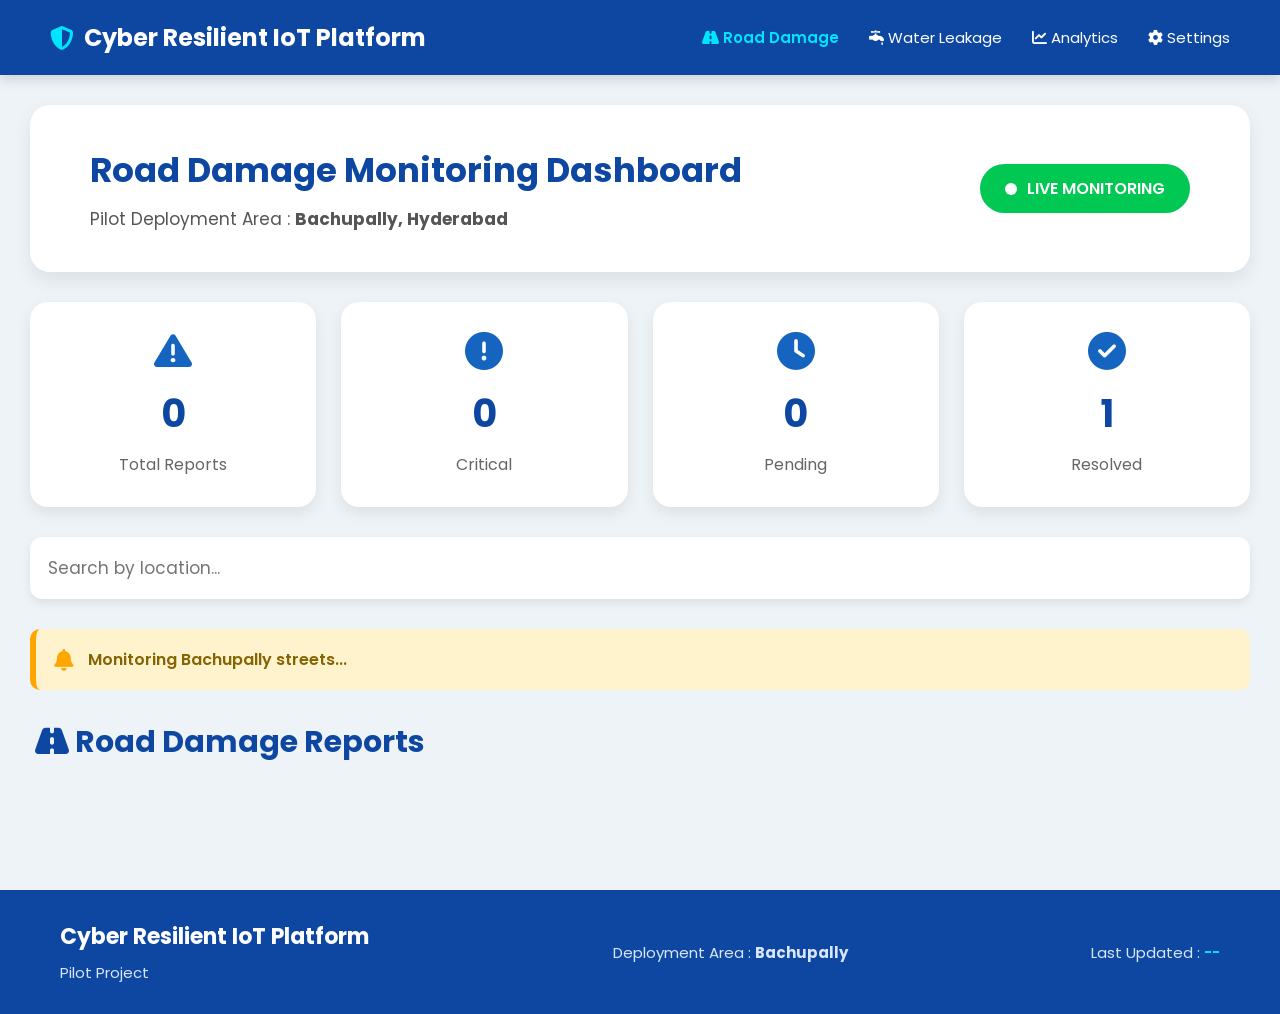
==== index.html @ 5c69a56c "Added dashboard UI and sample road reports" ====
<!DOCTYPE html>
<html lang="en">
<head>
    <meta charset="UTF-8">
    <meta name="viewport" content="width=device-width, initial-scale=1.0">
    <title>Cyber Resilient IoT Platform</title>
    <link rel="stylesheet" href="assets/css/style.css">
    <link rel="stylesheet"
        href="https://cdnjs.cloudflare.com/ajax/libs/font-awesome/6.6.0/css/all.min.css">
</head>
<body>

    <nav class="navbar">
        <div class="logo">
            <i class="fa-solid fa-shield-halved"></i>
            Cyber Resilient IoT Platform
        </div>
        <ul>
            <li class="active">
                <i class="fa-solid fa-road"></i>
                Road Damage
            </li>
            <li>
                <i class="fa-solid fa-faucet-drip"></i>
                Water Leakage
            </li>
            <li>
                <i class="fa-solid fa-chart-line"></i>
                Analytics
            </li>
            <li>
                <i class="fa-solid fa-gear"></i>
                Settings
            </li>
        </ul>
    </nav>

    <section class="hero">
        <div>
            <h1>Road Damage Monitoring Dashboard</h1>
            <p>
                Pilot Deployment Area :
                <strong>Bachupally, Hyderabad</strong>
            </p>
        </div>
        <div class="live-box">
            <span class="live-dot"></span>
            LIVE MONITORING
        </div>
    </section>

    <section class="stats">
        <div class="card">
            <i class="fa-solid fa-triangle-exclamation"></i>
            <h2 id="totalReports">0</h2>
            <p>Total Reports</p>
        </div>
        <div class="card">
            <i class="fa-solid fa-circle-exclamation"></i>
            <h2 id="criticalReports">0</h2>
            <p>Critical</p>
        </div>
        <div class="card">
            <i class="fa-solid fa-clock"></i>
            <h2 id="pendingReports">0</h2>
            <p>Pending</p>
        </div>
        <div class="card">
            <i class="fa-solid fa-circle-check"></i>
            <h2 id="resolvedReports">1</h2>
            <p>Resolved</p>
        </div>
    </section>

    <section class="search-section">
        <input
            type="text"
            id="searchInput"
            placeholder="Search by location...">

    </section>

    <section class="alert-box">
        <i class="fa-solid fa-bell"></i>
        <span id="liveAlert">
            Monitoring Bachupally streets...
        </span>
    </section>

    <section class="heading">
        <h2>
            <i class="fa-solid fa-road"></i>
            Road Damage Reports
        </h2>
    </section>

    <section
        class="report-grid"
        id="reportContainer">
    </section>

    <div
        id="hoverCard"
        class="hover-card">
        <img
            id="hoverImage"
            src=""
            alt="">
        <h3 id="hoverLocation"></h3>
        <p id="hoverSeverity"></p>
        <p id="hoverDescription"></p>
    </div>

    <footer>
        <div>
            <h3>
                Cyber Resilient IoT Platform
            </h3>
            <p>
                Pilot Project
            </p>
        </div>
        <div>
            <p>
                Deployment Area :
                <strong>Bachupally</strong>
            </p>
        </div>
        <div>
            <p>
                Last Updated :
                <span id="lastUpdated">
                    --
                </span>
            </p>
        </div>
    </footer>

    <script src="data/reports.js"></script>
    <script src="assets/js/script.js"></script>
</body>
</html>
---- assets/css/style.css ----
@import url('https://fonts.googleapis.com/css2?family=Poppins:wght@300;400;500;600;700&display=swap');

*{
    margin:0;
    padding:0;
    box-sizing:border-box;
    font-family:'Poppins',sans-serif;
}
body{
    background:#eef3f8;
    color:#222;
}
.navbar{
    width:100%;
    height:75px;
    background:#0d47a1;
    color:white;
    display:flex;
    justify-content:space-between;
    align-items:center;
    padding:0 50px;
    position:sticky;
    top:0;
    z-index:1000;
    box-shadow:0 4px 12px rgba(0,0,0,.15);
}
.logo{
    font-size:24px;
    font-weight:700;
    display:flex;
    align-items:center;
    gap:10px;
}
.logo i{
    color:#00e5ff;
}
.navbar ul{
    list-style:none;
    display:flex;
    gap:30px;
}
.navbar li{
    cursor:pointer;
    transition:.3s;
    font-size:15px;
}
.navbar li:hover{
    color:#00e5ff;
}
.active{
    color:#00e5ff;
    font-weight:600;
}
.hero{
    display:flex;
    justify-content:space-between;
    align-items:center;
    padding:40px 60px;
    background:white;
    margin:30px;
    border-radius:20px;
    box-shadow:0 8px 18px rgba(0,0,0,.08);
}
.hero h1{
    font-size:34px;
    color:#0d47a1;
}
.hero p{
    margin-top:10px;
    color:#555;
    font-size:17px;
}
.live-box{
    background:#00c853;
    color:white;
    padding:12px 25px;
    border-radius:50px;
    display:flex;
    align-items:center;
    gap:10px;
    font-weight:600;
}
.live-dot{
    width:12px;
    height:12px;
    background:white;
    border-radius:50%;
    animation:blink 1s infinite;
}
@keyframes blink{
    0%{
        opacity:1;
    }
    50%{
        opacity:.3;
    }
    100%{
        opacity:1;
    }
}
.stats{
    display:grid;
    grid-template-columns:repeat(4,1fr);
    gap:25px;
    padding:0 30px;
}
.card{
    background:white;
    border-radius:18px;
    padding:30px;
    text-align:center;
    transition:.3s;
    box-shadow:0 6px 15px rgba(0,0,0,.08);
}
.card:hover{
    transform:translateY(-8px);
    box-shadow:0 12px 25px rgba(0,0,0,.15);
}
.card i{
    font-size:38px;
    color:#1565c0;
    margin-bottom:15px;
}
.card h2{
    font-size:38px;
    color:#0d47a1;
}
.card p{
    color:#666;
    margin-top:10px;
}
.search-section{
    padding:30px;
}
.search-section input{
    width:100%;
    padding:18px;
    border:none;
    outline:none;
    border-radius:12px;
    font-size:17px;
    background:white;
    box-shadow:0 4px 10px rgba(0,0,0,.08);
}
.search-section input:focus{
    border:2px solid #1565c0;
}
.alert-box{
    margin:0 30px 30px;
    background:#fff3cd;
    color:#856404;
    padding:18px;
    border-left:6px solid orange;
    border-radius:10px;
    display:flex;
    align-items:center;
    gap:15px;
    font-weight:600;
}
.alert-box i{
    color:orange;
    font-size:22px;
}
.heading{
    padding:0 35px;
}
.heading h2{
    color:#0d47a1;
    margin-bottom:25px;
    font-size:30px;
}
.report-grid
{
    display: grid;
    grid-template-columns: repeat(auto-fit, minmax(320px, 1fr));
    gap: 30px;
    padding: 30px;
}

.report-card
{
    background: #fff;
    border-radius: 18px;
    overflow: hidden;
    box-shadow: 0 8px 18px rgba(0, 0, 0, 0.08);
    transition: 0.3s;
    cursor: pointer;
    position: relative;
}

.report-card:hover
{
    transform: translateY(-8px);
    box-shadow: 0 15px 30px rgba(0, 0, 0, 0.18);
}

.report-card img
{
    width: 100%;
    height: 220px;
    object-fit: cover;
    transition: 0.4s;
}

.report-card:hover img
{
    transform: scale(1.08);
}

.report-content
{
    padding: 20px;
}

.report-content h3
{
    font-size: 22px;
    color: #0d47a1;
    margin-bottom: 12px;
}

.report-content p
{
    font-size: 15px;
    color: #555;
    margin-bottom: 8px;
    line-height: 1.5;
}

.badge
{
    display: inline-block;
    padding: 6px 14px;
    border-radius: 25px;
    font-size: 13px;
    font-weight: 600;
    color: #fff;
    margin-top: 10px;
}

.critical
{
    background: #e53935;
}

.high
{
    background: #fb8c00;
}

.medium
{
    background: #fdd835;
    color: #222;
}

.low
{
    background: #43a047;
}

.view-btn
{
    margin-top: 18px;
    display: inline-block;
    padding: 10px 18px;
    background: #1565c0;
    color: #fff;
    text-decoration: none;
    border-radius: 8px;
    transition: 0.3s;
}

.view-btn:hover
{
    background: #0d47a1;
}

.hover-card
{
    position: fixed;
    width: 300px;
    background: #fff;
    border-radius: 15px;
    box-shadow: 0 10px 25px rgba(0, 0, 0, 0.25);
    padding: 15px;
    display: none;
    z-index: 9999;
    pointer-events: none;
}

.hover-card img
{
    width: 100%;
    height: 170px;
    object-fit: cover;
    border-radius: 10px;
    margin-bottom: 12px;
}

.hover-card h3
{
    color: #1565c0;
    margin-bottom: 10px;
    font-size: 20px;
}

.hover-card p
{
    font-size: 14px;
    margin-bottom: 8px;
    color: #555;
    line-height: 1.5;
}

.fade
{
    animation: fade 0.5s;
}

@keyframes fade
{
    from
    {
        opacity: 0;
        transform: translateY(15px);
    }

    to
    {
        opacity: 1;
        transform: translateY(0);
    }
}

.report-card::before
{
    content: "";
    position: absolute;
    top: 0;
    left: 0;
    width: 100%;
    height: 5px;
    background: #1565c0;
}

.report-card:hover::before
{
    background: #00c853;
}

.report-content i
{
    margin-right: 8px;
    color: #1565c0;
}

.empty
{
    text-align: center;
    padding: 50px;
    font-size: 20px;
    color: #777;
    grid-column: 1 / -1;
}
footer
{
    margin-top: 40px;
    background: #0d47a1;
    color: #fff;
    padding: 30px 60px;
    display: flex;
    justify-content: space-between;
    align-items: center;
    flex-wrap: wrap;
    gap: 20px;
}

footer h3
{
    margin-bottom: 8px;
    font-size: 22px;
}

footer p
{
    font-size: 15px;
    color: #d9e6ff;
}

#lastUpdated
{
    font-weight: 600;
    color: #00e5ff;
}

html
{
    scroll-behavior: smooth;
}

body::-webkit-scrollbar
{
    width: 10px;
}

body::-webkit-scrollbar-track
{
    background: #e8eef5;
}

body::-webkit-scrollbar-thumb
{
    background: #1565c0;
    border-radius: 20px;
}

body::-webkit-scrollbar-thumb:hover
{
    background: #0d47a1;
}

.hidden
{
    display: none;
}

.show
{
    display: block;
}

.text-center
{
    text-align: center;
}

.shadow
{
    box-shadow: 0 10px 25px rgba(0, 0, 0, 0.15);
}

.rounded
{
    border-radius: 15px;
}

@media (max-width: 1200px)
{
    .stats
    {
        grid-template-columns: repeat(2, 1fr);
    }

    .hero
    {
        flex-direction: column;
        gap: 25px;
        text-align: center;
    }

    .navbar
    {
        padding: 0 25px;
    }

    .navbar ul
    {
        gap: 18px;
    }
}

@media (max-width: 768px)
{
    .navbar
    {
        flex-direction: column;
        height: auto;
        padding: 20px;
    }

    .navbar ul
    {
        flex-wrap: wrap;
        justify-content: center;
        margin-top: 15px;
    }

    .hero
    {
        margin: 20px;
        padding: 30px 20px;
    }

    .hero h1
    {
        font-size: 28px;
    }

    .stats
    {
        grid-template-columns: 1fr;
        padding: 20px;
    }

    .search-section
    {
        padding: 20px;
    }

    .report-grid
    {
        grid-template-columns: 1fr;
        padding: 20px;
    }

    .hover-card
    {
        display: none !important;
    }

    footer
    {
        flex-direction: column;
        text-align: center;
        padding: 30px 20px;
    }
}

@media (max-width: 480px)
{
    .hero h1
    {
        font-size: 22px;
    }

    .heading h2
    {
        font-size: 24px;
    }

    .card h2
    {
        font-size: 30px;
    }

    .report-card img
    {
        height: 180px;
    }

    .report-content h3
    {
        font-size: 20px;
    }

    .report-content p
    {
        font-size: 14px;
    }

    .view-btn
    {
        width: 100%;
        text-align: center;
    }
}
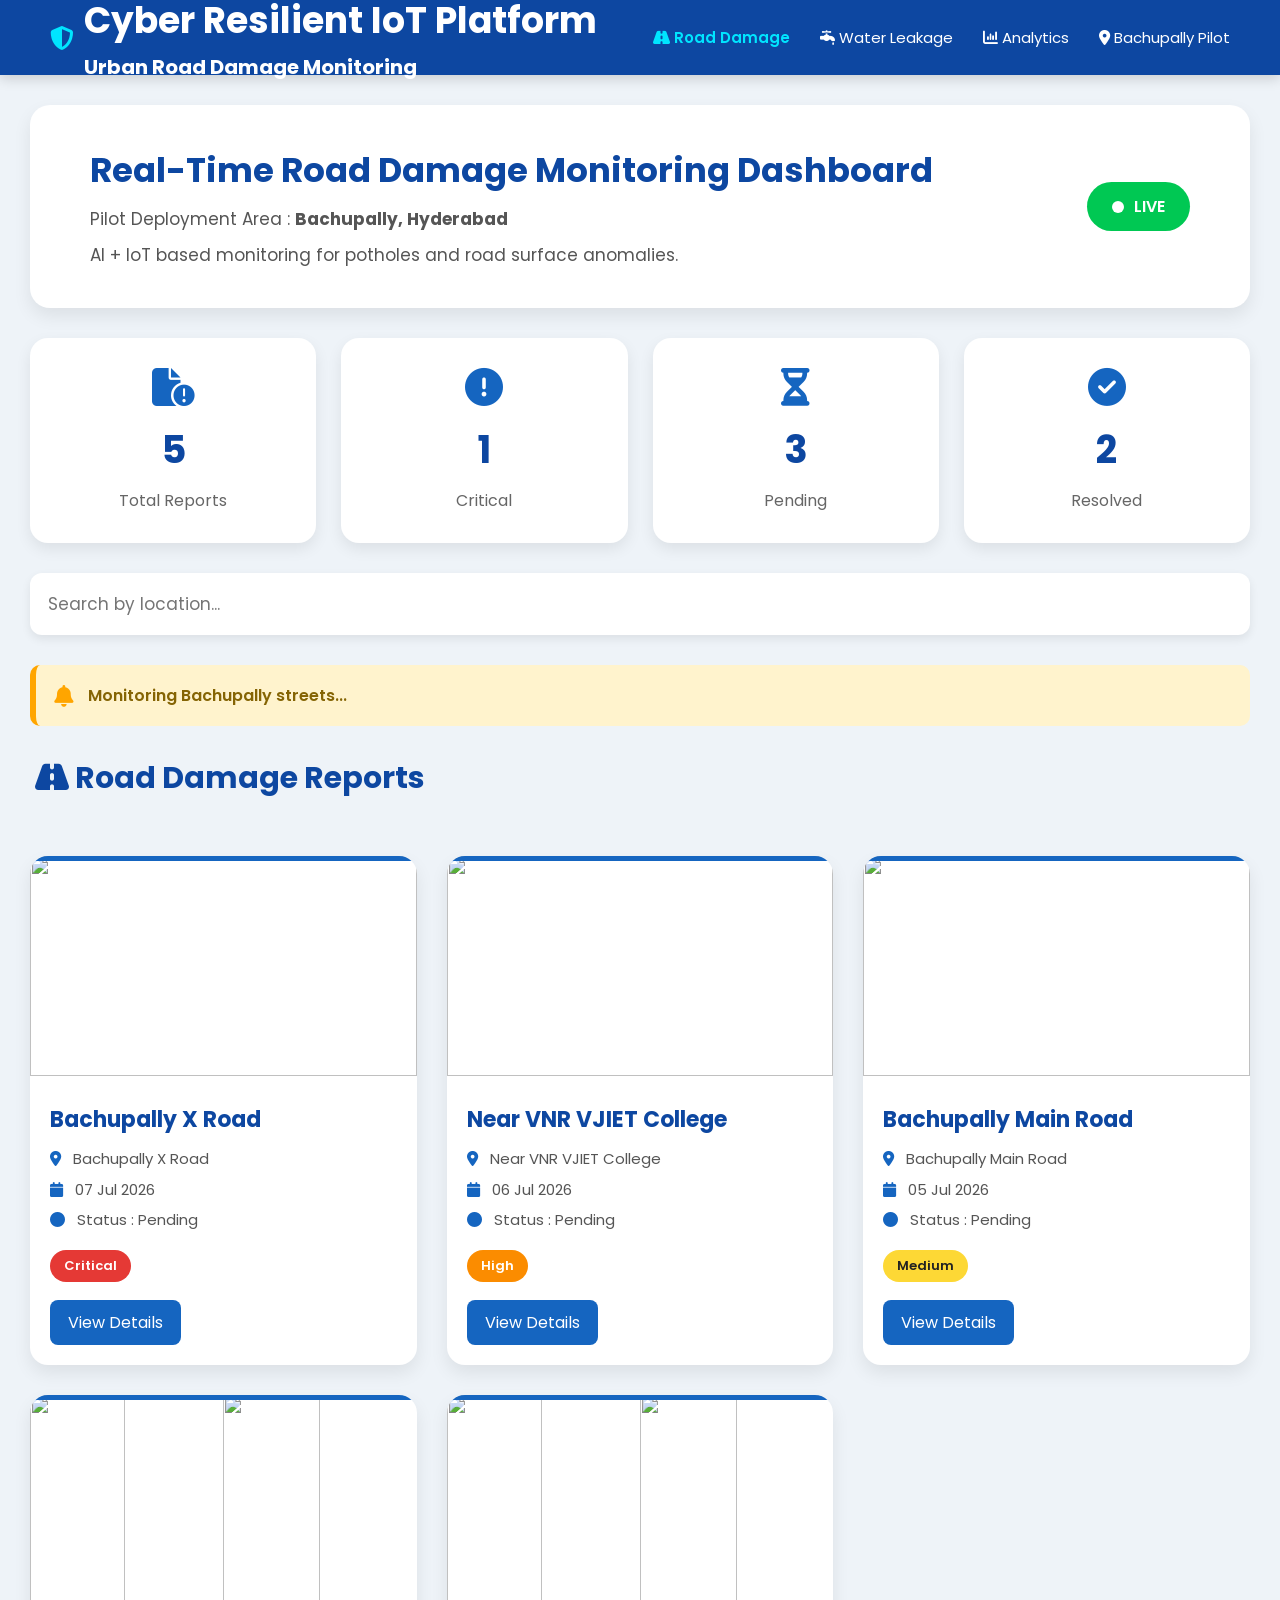
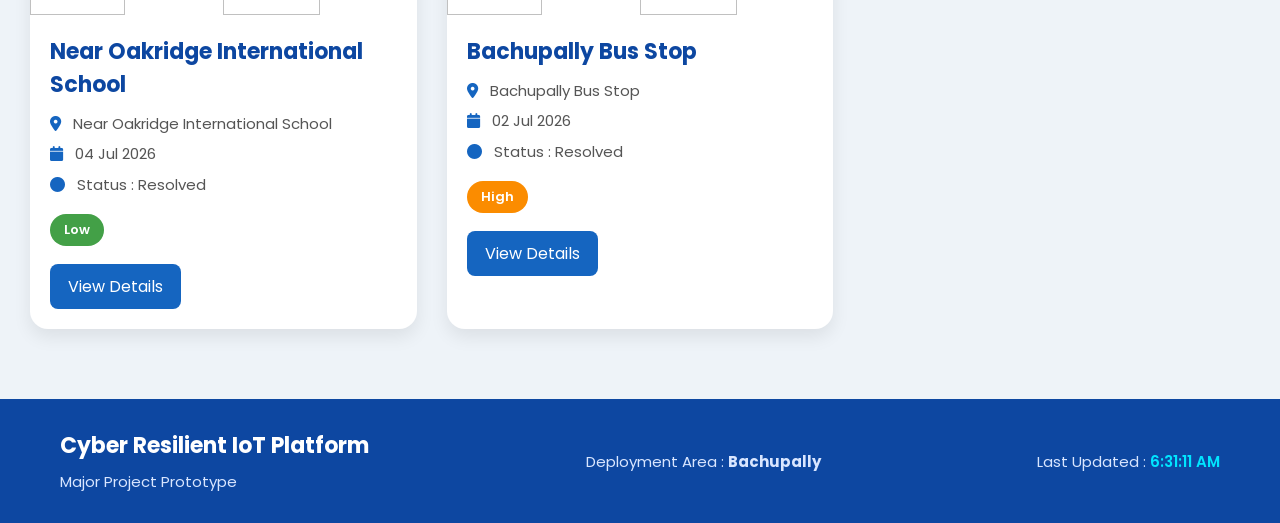
==== commit bb859b03: "Created dashboard homepage" ====
--- a/index.html
+++ b/index.html
@@ -1,78 +1,157 @@
 <!DOCTYPE html>
+
 <html lang="en">
+
 <head>
+
     <meta charset="UTF-8">
-    <meta name="viewport" content="width=device-width, initial-scale=1.0">
+
+    <meta name="viewport"
+          content="width=device-width, initial-scale=1.0">
+
     <title>Cyber Resilient IoT Platform</title>
-    <link rel="stylesheet" href="assets/css/style.css">
+
     <link rel="stylesheet"
-        href="https://cdnjs.cloudflare.com/ajax/libs/font-awesome/6.6.0/css/all.min.css">
+          href="assets/css/style.css">
+
+    <link rel="stylesheet"
+          href="https://cdnjs.cloudflare.com/ajax/libs/font-awesome/6.6.0/css/all.min.css">
+
 </head>
+
 <body>
 
     <nav class="navbar">
+
         <div class="logo">
+
             <i class="fa-solid fa-shield-halved"></i>
-            Cyber Resilient IoT Platform
-        </div>
+
+            <div>
+
+                <h2>Cyber Resilient IoT Platform</h2>
+
+                <small>Urban Road Damage Monitoring</small>
+
+            </div>
+
+        </div>
+
         <ul>
+
             <li class="active">
+
                 <i class="fa-solid fa-road"></i>
+
                 Road Damage
-            </li>
+
+            </li>
+
             <li>
+
                 <i class="fa-solid fa-faucet-drip"></i>
+
                 Water Leakage
-            </li>
+
+            </li>
+
             <li>
-                <i class="fa-solid fa-chart-line"></i>
+
+                <i class="fa-solid fa-chart-column"></i>
+
                 Analytics
-            </li>
+
+            </li>
+
             <li>
-                <i class="fa-solid fa-gear"></i>
-                Settings
-            </li>
+
+                <i class="fa-solid fa-location-dot"></i>
+
+                Bachupally Pilot
+
+            </li>
+
         </ul>
+
     </nav>
 
     <section class="hero">
-        <div>
-            <h1>Road Damage Monitoring Dashboard</h1>
-            <p>
+
+        <div>
+
+            <h1>Real-Time Road Damage Monitoring Dashboard</h1>
+
+            <p>
+
                 Pilot Deployment Area :
                 <strong>Bachupally, Hyderabad</strong>
-            </p>
-        </div>
+
+            </p>
+
+            <p>
+
+                AI + IoT based monitoring for potholes and road surface anomalies.
+
+            </p>
+
+        </div>
+
         <div class="live-box">
+
             <span class="live-dot"></span>
-            LIVE MONITORING
-        </div>
+
+            LIVE
+
+        </div>
+
     </section>
 
     <section class="stats">
-        <div class="card">
-            <i class="fa-solid fa-triangle-exclamation"></i>
+
+        <div class="card">
+
+            <i class="fa-solid fa-file-circle-exclamation"></i>
+
             <h2 id="totalReports">0</h2>
+
             <p>Total Reports</p>
-        </div>
-        <div class="card">
+
+        </div>
+
+        <div class="card">
+
             <i class="fa-solid fa-circle-exclamation"></i>
+
             <h2 id="criticalReports">0</h2>
+
             <p>Critical</p>
-        </div>
-        <div class="card">
-            <i class="fa-solid fa-clock"></i>
+
+        </div>
+
+        <div class="card">
+
+            <i class="fa-solid fa-hourglass-half"></i>
+
             <h2 id="pendingReports">0</h2>
+
             <p>Pending</p>
-        </div>
-        <div class="card">
+
+        </div>
+
+        <div class="card">
+
             <i class="fa-solid fa-circle-check"></i>
-            <h2 id="resolvedReports">1</h2>
+
+            <h2 id="resolvedReports">0</h2>
+
             <p>Resolved</p>
-        </div>
+
+        </div>
+
     </section>
 
     <section class="search-section">
+
         <input
             type="text"
             id="searchInput"
@@ -81,62 +160,106 @@
     </section>
 
     <section class="alert-box">
+
         <i class="fa-solid fa-bell"></i>
+
         <span id="liveAlert">
+
             Monitoring Bachupally streets...
+
         </span>
+
     </section>
 
     <section class="heading">
+
         <h2>
+
             <i class="fa-solid fa-road"></i>
+
             Road Damage Reports
+
         </h2>
+
     </section>
 
     <section
         class="report-grid"
         id="reportContainer">
+
     </section>
 
     <div
         id="hoverCard"
         class="hover-card">
+
         <img
             id="hoverImage"
             src=""
-            alt="">
+            alt="Road">
+
         <h3 id="hoverLocation"></h3>
+
         <p id="hoverSeverity"></p>
+
+        <p id="hoverStatus"></p>
+
         <p id="hoverDescription"></p>
+
     </div>
 
     <footer>
-        <div>
+
+        <div>
+
             <h3>
+
                 Cyber Resilient IoT Platform
+
             </h3>
-            <p>
-                Pilot Project
-            </p>
-        </div>
-        <div>
-            <p>
+
+            <p>
+
+                Major Project Prototype
+
+            </p>
+
+        </div>
+
+        <div>
+
+            <p>
+
                 Deployment Area :
+
                 <strong>Bachupally</strong>
-            </p>
-        </div>
-        <div>
-            <p>
+
+            </p>
+
+        </div>
+
+        <div>
+
+            <p>
+
                 Last Updated :
+
                 <span id="lastUpdated">
+
                     --
+
                 </span>
-            </p>
-        </div>
+
+            </p>
+
+        </div>
+
     </footer>
 
     <script src="data/reports.js"></script>
+
     <script src="assets/js/script.js"></script>
+
 </body>
+
 </html>
--- a/assets/css/style.css
+++ b/assets/css/style.css
@@ -564,4 +564,36 @@
         width: 100%;
         text-align: center;
     }
+}
+.compare-images
+{
+    display: flex;
+}
+
+.compare-images img
+{
+    width: 50%;
+    height: 220px;
+    object-fit: cover;
+}
+
+.compare-images img:first-child
+{
+    border-right: 3px solid white;
+}
+
+.status-resolved
+{
+    background: #43a047;
+    color: white;
+    padding: 5px 12px;
+    border-radius: 20px;
+}
+
+.status-pending
+{
+    background: #e53935;
+    color: white;
+    padding: 5px 12px;
+    border-radius: 20px;
 }
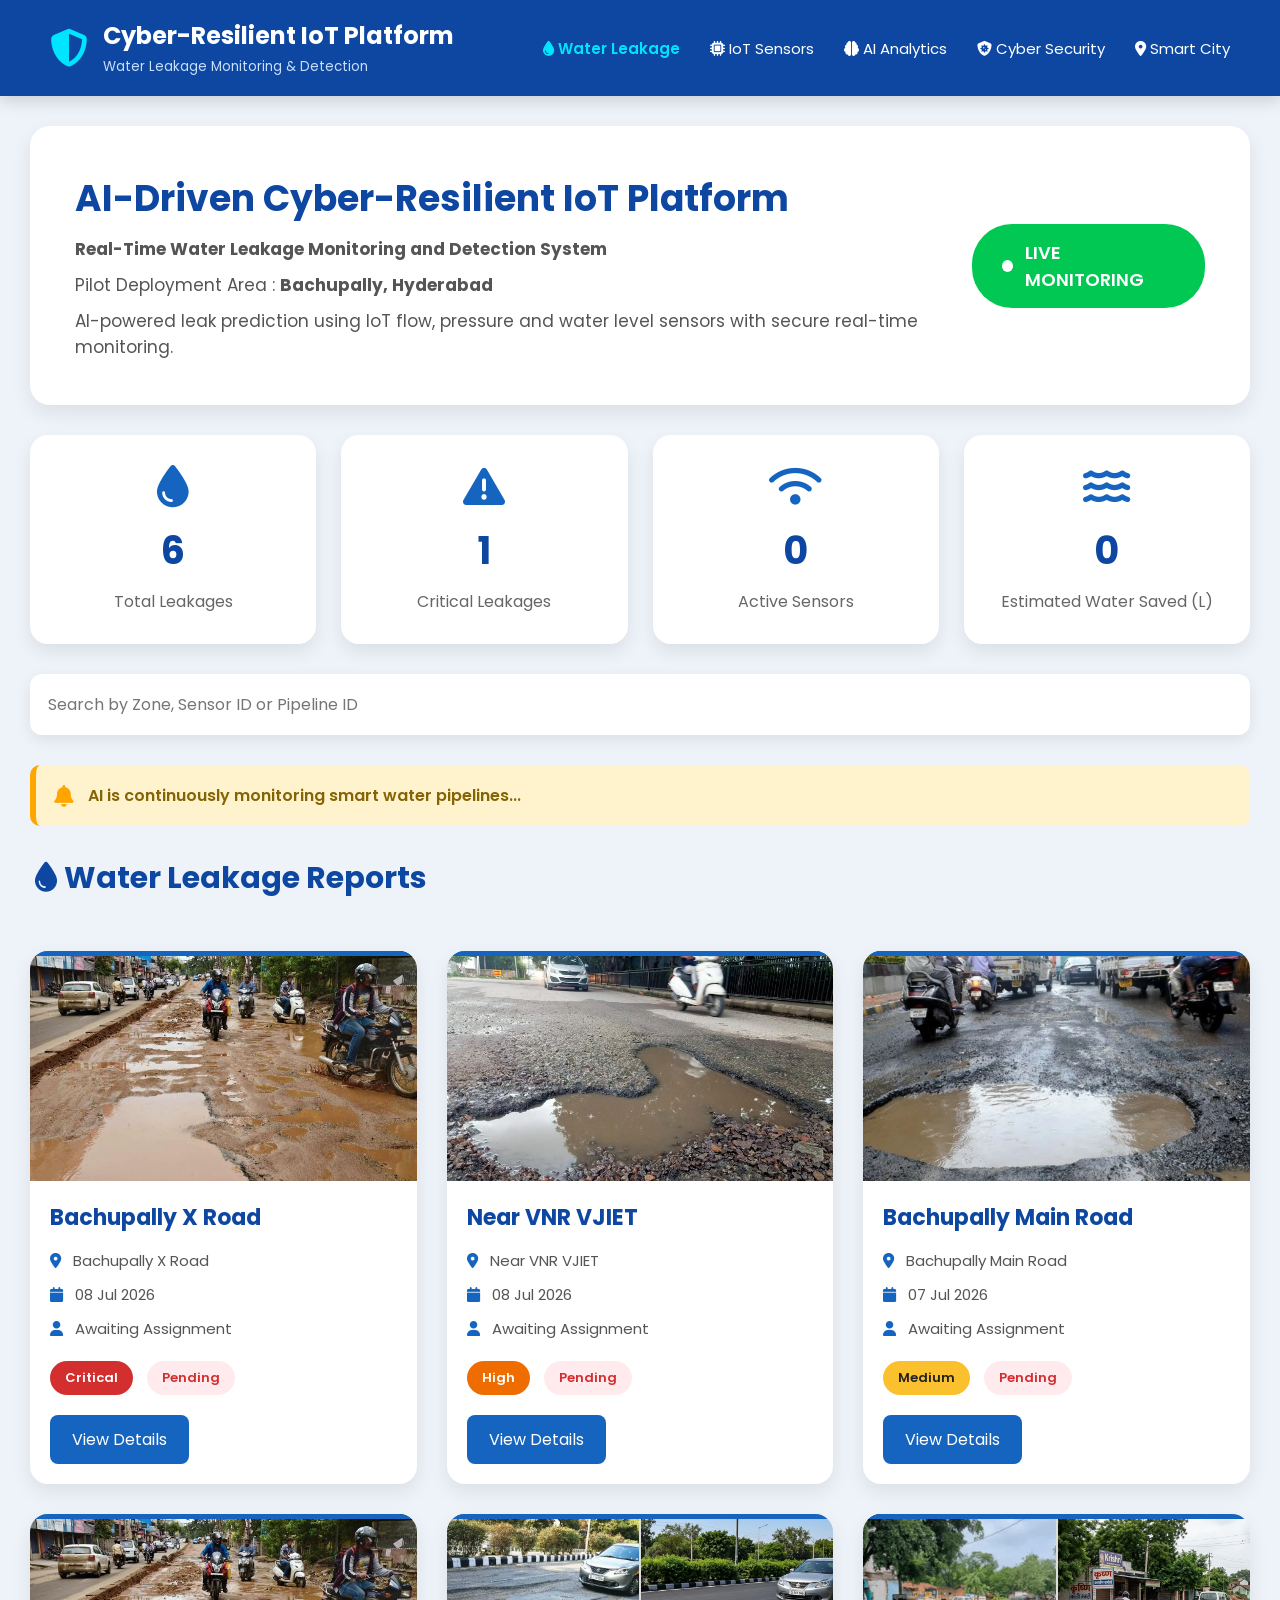
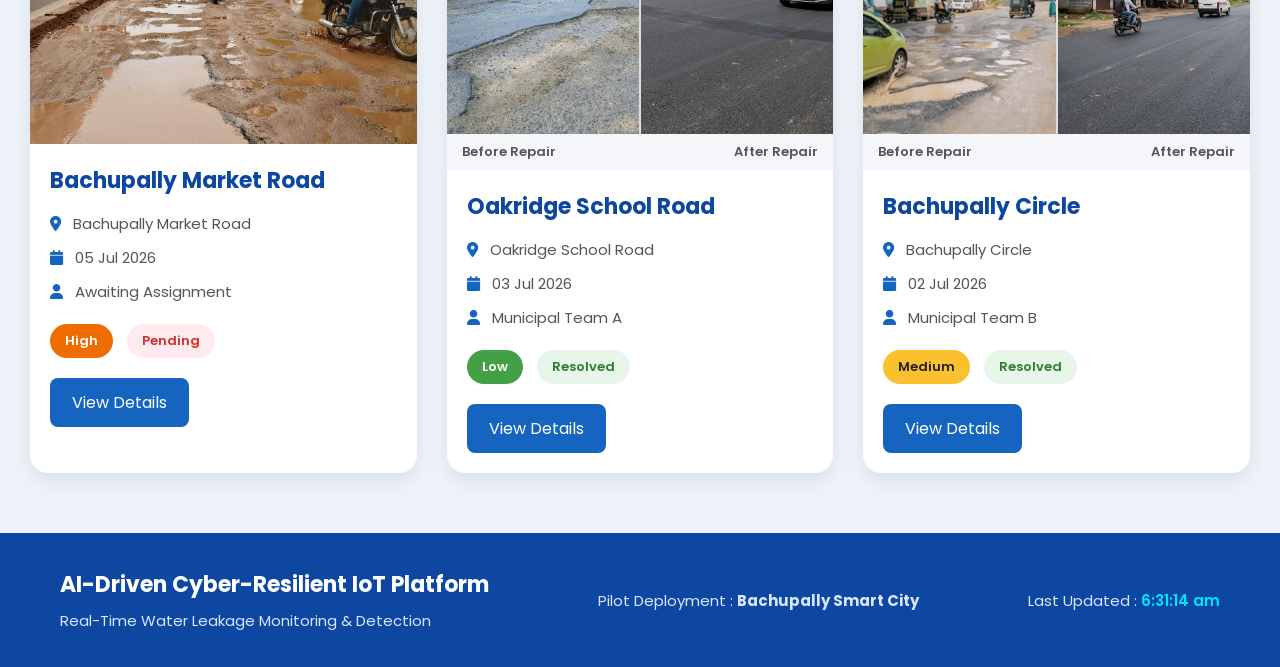
==== commit baf82028: "Updated water leakage monitoring dashboard" ====
--- a/index.html
+++ b/index.html
@@ -1,5 +1,4 @@
 <!DOCTYPE html>
-
 <html lang="en">
 
 <head>
@@ -9,7 +8,7 @@
     <meta name="viewport"
           content="width=device-width, initial-scale=1.0">
 
-    <title>Cyber Resilient IoT Platform</title>
+    <title>AI-Driven Cyber-Resilient IoT Platform</title>
 
     <link rel="stylesheet"
           href="assets/css/style.css">
@@ -29,9 +28,9 @@
 
             <div>
 
-                <h2>Cyber Resilient IoT Platform</h2>
-
-                <small>Urban Road Damage Monitoring</small>
+                <h2>Cyber-Resilient IoT Platform</h2>
+
+                <small>Water Leakage Monitoring & Detection</small>
 
             </div>
 
@@ -41,15 +40,7 @@
 
             <li class="active">
 
-                <i class="fa-solid fa-road"></i>
-
-                Road Damage
-
-            </li>
-
-            <li>
-
-                <i class="fa-solid fa-faucet-drip"></i>
+                <i class="fa-solid fa-droplet"></i>
 
                 Water Leakage
 
@@ -57,9 +48,25 @@
 
             <li>
 
-                <i class="fa-solid fa-chart-column"></i>
-
-                Analytics
+                <i class="fa-solid fa-microchip"></i>
+
+                IoT Sensors
+
+            </li>
+
+            <li>
+
+                <i class="fa-solid fa-brain"></i>
+
+                AI Analytics
+
+            </li>
+
+            <li>
+
+                <i class="fa-solid fa-shield-virus"></i>
+
+                Cyber Security
 
             </li>
 
@@ -67,7 +74,7 @@
 
                 <i class="fa-solid fa-location-dot"></i>
 
-                Bachupally Pilot
+                Smart City
 
             </li>
 
@@ -79,7 +86,17 @@
 
         <div>
 
-            <h1>Real-Time Road Damage Monitoring Dashboard</h1>
+            <h1>
+
+                AI-Driven Cyber-Resilient IoT Platform
+
+            </h1>
+
+            <p>
+
+                <strong>Real-Time Water Leakage Monitoring and Detection System</strong>
+
+            </p>
 
             <p>
 
@@ -90,7 +107,7 @@
 
             <p>
 
-                AI + IoT based monitoring for potholes and road surface anomalies.
+                AI-powered leak prediction using IoT flow, pressure and water level sensors with secure real-time monitoring.
 
             </p>
 
@@ -100,7 +117,7 @@
 
             <span class="live-dot"></span>
 
-            LIVE
+            LIVE MONITORING
 
         </div>
 
@@ -110,41 +127,41 @@
 
         <div class="card">
 
-            <i class="fa-solid fa-file-circle-exclamation"></i>
+            <i class="fa-solid fa-droplet"></i>
 
             <h2 id="totalReports">0</h2>
 
-            <p>Total Reports</p>
-
-        </div>
-
-        <div class="card">
-
-            <i class="fa-solid fa-circle-exclamation"></i>
+            <p>Total Leakages</p>
+
+        </div>
+
+        <div class="card">
+
+            <i class="fa-solid fa-triangle-exclamation"></i>
 
             <h2 id="criticalReports">0</h2>
 
-            <p>Critical</p>
-
-        </div>
-
-        <div class="card">
-
-            <i class="fa-solid fa-hourglass-half"></i>
-
-            <h2 id="pendingReports">0</h2>
-
-            <p>Pending</p>
-
-        </div>
-
-        <div class="card">
-
-            <i class="fa-solid fa-circle-check"></i>
-
-            <h2 id="resolvedReports">0</h2>
-
-            <p>Resolved</p>
+            <p>Critical Leakages</p>
+
+        </div>
+
+        <div class="card">
+
+            <i class="fa-solid fa-wifi"></i>
+
+            <h2 id="activeSensors">0</h2>
+
+            <p>Active Sensors</p>
+
+        </div>
+
+        <div class="card">
+
+            <i class="fa-solid fa-water"></i>
+
+            <h2 id="waterSaved">0</h2>
+
+            <p>Estimated Water Saved (L)</p>
 
         </div>
 
@@ -155,7 +172,7 @@
         <input
             type="text"
             id="searchInput"
-            placeholder="Search by location...">
+            placeholder="Search by Zone, Sensor ID or Pipeline ID">
 
     </section>
 
@@ -165,7 +182,7 @@
 
         <span id="liveAlert">
 
-            Monitoring Bachupally streets...
+            AI is continuously monitoring smart water pipelines...
 
         </span>
 
@@ -175,9 +192,9 @@
 
         <h2>
 
-            <i class="fa-solid fa-road"></i>
-
-            Road Damage Reports
+            <i class="fa-solid fa-droplet"></i>
+
+            Water Leakage Reports
 
         </h2>
 
@@ -196,7 +213,7 @@
         <img
             id="hoverImage"
             src=""
-            alt="Road">
+            alt="Leakage">
 
         <h3 id="hoverLocation"></h3>
 
@@ -214,25 +231,25 @@
 
             <h3>
 
-                Cyber Resilient IoT Platform
+                AI-Driven Cyber-Resilient IoT Platform
 
             </h3>
 
             <p>
 
-                Major Project Prototype
-
-            </p>
-
-        </div>
-
-        <div>
-
-            <p>
-
-                Deployment Area :
-
-                <strong>Bachupally</strong>
+                Real-Time Water Leakage Monitoring & Detection
+
+            </p>
+
+        </div>
+
+        <div>
+
+            <p>
+
+                Pilot Deployment :
+
+                <strong>Bachupally Smart City</strong>
 
             </p>
 
--- a/assets/css/style.css
+++ b/assets/css/style.css
@@ -1,188 +1,259 @@
 @import url('https://fonts.googleapis.com/css2?family=Poppins:wght@300;400;500;600;700&display=swap');
 
-*{
-    margin:0;
-    padding:0;
-    box-sizing:border-box;
-    font-family:'Poppins',sans-serif;
-}
-body{
-    background:#eef3f8;
-    color:#222;
-}
-.navbar{
-    width:100%;
-    height:75px;
-    background:#0d47a1;
-    color:white;
-    display:flex;
-    justify-content:space-between;
-    align-items:center;
-    padding:0 50px;
-    position:sticky;
-    top:0;
-    z-index:1000;
-    box-shadow:0 4px 12px rgba(0,0,0,.15);
-}
-.logo{
-    font-size:24px;
-    font-weight:700;
-    display:flex;
-    align-items:center;
-    gap:10px;
-}
-.logo i{
-    color:#00e5ff;
-}
-.navbar ul{
-    list-style:none;
-    display:flex;
-    gap:30px;
-}
-.navbar li{
-    cursor:pointer;
-    transition:.3s;
-    font-size:15px;
-}
-.navbar li:hover{
-    color:#00e5ff;
-}
-.active{
-    color:#00e5ff;
-    font-weight:600;
-}
-.hero{
-    display:flex;
-    justify-content:space-between;
-    align-items:center;
-    padding:40px 60px;
-    background:white;
-    margin:30px;
-    border-radius:20px;
-    box-shadow:0 8px 18px rgba(0,0,0,.08);
-}
-.hero h1{
-    font-size:34px;
-    color:#0d47a1;
-}
-.hero p{
-    margin-top:10px;
-    color:#555;
-    font-size:17px;
-}
-.live-box{
-    background:#00c853;
-    color:white;
-    padding:12px 25px;
-    border-radius:50px;
-    display:flex;
-    align-items:center;
-    gap:10px;
-    font-weight:600;
-}
-.live-dot{
-    width:12px;
-    height:12px;
-    background:white;
-    border-radius:50%;
-    animation:blink 1s infinite;
-}
-@keyframes blink{
-    0%{
-        opacity:1;
-    }
-    50%{
-        opacity:.3;
-    }
-    100%{
-        opacity:1;
-    }
-}
-.stats{
-    display:grid;
-    grid-template-columns:repeat(4,1fr);
-    gap:25px;
-    padding:0 30px;
-}
-.card{
-    background:white;
-    border-radius:18px;
-    padding:30px;
-    text-align:center;
-    transition:.3s;
-    box-shadow:0 6px 15px rgba(0,0,0,.08);
-}
-.card:hover{
-    transform:translateY(-8px);
-    box-shadow:0 12px 25px rgba(0,0,0,.15);
-}
-.card i{
-    font-size:38px;
-    color:#1565c0;
-    margin-bottom:15px;
-}
-.card h2{
-    font-size:38px;
-    color:#0d47a1;
-}
-.card p{
-    color:#666;
-    margin-top:10px;
-}
-.search-section{
-    padding:30px;
-}
-.search-section input{
-    width:100%;
-    padding:18px;
-    border:none;
-    outline:none;
-    border-radius:12px;
-    font-size:17px;
-    background:white;
-    box-shadow:0 4px 10px rgba(0,0,0,.08);
-}
-.search-section input:focus{
-    border:2px solid #1565c0;
-}
-.alert-box{
-    margin:0 30px 30px;
-    background:#fff3cd;
-    color:#856404;
-    padding:18px;
-    border-left:6px solid orange;
-    border-radius:10px;
-    display:flex;
-    align-items:center;
-    gap:15px;
-    font-weight:600;
-}
-.alert-box i{
-    color:orange;
-    font-size:22px;
-}
-.heading{
-    padding:0 35px;
-}
-.heading h2{
-    color:#0d47a1;
-    margin-bottom:25px;
-    font-size:30px;
-}
+*
+{
+    margin: 0;
+    padding: 0;
+    box-sizing: border-box;
+    font-family: "Poppins", sans-serif;
+}
+
+body
+{
+    background: #edf3f9;
+    color: #222;
+}
+
+a
+{
+    text-decoration: none;
+}
+
+img
+{
+    display: block;
+    width: 100%;
+}
+
+.navbar
+{
+    width: 100%;
+    background: #0d47a1;
+    color: white;
+    display: flex;
+    justify-content: space-between;
+    align-items: center;
+    padding: 18px 50px;
+    position: sticky;
+    top: 0;
+    z-index: 1000;
+    box-shadow: 0 5px 15px rgba(0,0,0,.15);
+}
+
+.logo
+{
+    display: flex;
+    align-items: center;
+    gap: 15px;
+}
+
+.logo i
+{
+    font-size: 38px;
+    color: #00e5ff;
+}
+
+.logo h2
+{
+    font-size: 24px;
+}
+
+.logo small
+{
+    color: #c8dfff;
+}
+
+.navbar ul
+{
+    display: flex;
+    list-style: none;
+    gap: 30px;
+}
+
+.navbar li
+{
+    cursor: pointer;
+    transition: .3s;
+    font-size: 15px;
+}
+
+.navbar li:hover
+{
+    color: #00e5ff;
+}
+
+.active
+{
+    color: #00e5ff;
+    font-weight: 600;
+}
+
+.hero
+{
+    margin: 30px;
+    background: white;
+    border-radius: 20px;
+    padding: 45px;
+    display: flex;
+    justify-content: space-between;
+    align-items: center;
+    box-shadow: 0 8px 20px rgba(0,0,0,.08);
+}
+
+.hero h1
+{
+    font-size: 36px;
+    color: #0d47a1;
+    margin-bottom: 10px;
+}
+
+.hero p
+{
+    color: #555;
+    margin-top: 10px;
+    font-size: 17px;
+}
+
+.live-box
+{
+    background: #00c853;
+    color: white;
+    padding: 15px 30px;
+    border-radius: 40px;
+    display: flex;
+    align-items: center;
+    gap: 12px;
+    font-weight: 600;
+    font-size: 18px;
+}
+
+.live-dot
+{
+    width: 12px;
+    height: 12px;
+    border-radius: 50%;
+    background: white;
+    animation: blink 1s infinite;
+}
+
+@keyframes blink
+{
+    50%
+    {
+        opacity: .2;
+    }
+}
+
+.stats
+{
+    display: grid;
+    grid-template-columns: repeat(4,1fr);
+    gap: 25px;
+    padding: 0 30px;
+}
+
+.card
+{
+    background: white;
+    border-radius: 18px;
+    padding: 30px;
+    text-align: center;
+    transition: .3s;
+    box-shadow: 0 8px 18px rgba(0,0,0,.08);
+}
+
+.card:hover
+{
+    transform: translateY(-8px);
+    box-shadow: 0 15px 30px rgba(0,0,0,.15);
+}
+
+.card i
+{
+    font-size: 42px;
+    color: #1565c0;
+    margin-bottom: 15px;
+}
+
+.card h2
+{
+    font-size: 38px;
+    color: #0d47a1;
+}
+
+.card p
+{
+    margin-top: 10px;
+    color: #666;
+}
+
+.search-section
+{
+    padding: 30px;
+}
+
+.search-section input
+{
+    width: 100%;
+    padding: 18px;
+    border: none;
+    outline: none;
+    border-radius: 12px;
+    background: white;
+    box-shadow: 0 5px 15px rgba(0,0,0,.08);
+    font-size: 16px;
+}
+
+.search-section input:focus
+{
+    border: 2px solid #1565c0;
+}
+
+.alert-box
+{
+    margin: 0 30px 30px;
+    padding: 18px;
+    background: #fff3cd;
+    border-left: 6px solid orange;
+    border-radius: 10px;
+    display: flex;
+    align-items: center;
+    gap: 15px;
+    color: #856404;
+    font-weight: 600;
+}
+
+.alert-box i
+{
+    color: orange;
+    font-size: 22px;
+}
+
+.heading
+{
+    padding: 0 35px;
+}
+
+.heading h2
+{
+    color: #0d47a1;
+    margin-bottom: 20px;
+    font-size: 30px;
+}
+
 .report-grid
 {
     display: grid;
-    grid-template-columns: repeat(auto-fit, minmax(320px, 1fr));
+    grid-template-columns: repeat(auto-fit,minmax(340px,1fr));
     gap: 30px;
     padding: 30px;
 }
-
 .report-card
 {
-    background: #fff;
+    background: #ffffff;
     border-radius: 18px;
     overflow: hidden;
-    box-shadow: 0 8px 18px rgba(0, 0, 0, 0.08);
+    box-shadow: 0 8px 20px rgba(0, 0, 0, 0.08);
     transition: 0.3s;
     cursor: pointer;
     position: relative;
@@ -191,146 +262,7 @@
 .report-card:hover
 {
     transform: translateY(-8px);
-    box-shadow: 0 15px 30px rgba(0, 0, 0, 0.18);
-}
-
-.report-card img
-{
-    width: 100%;
-    height: 220px;
-    object-fit: cover;
-    transition: 0.4s;
-}
-
-.report-card:hover img
-{
-    transform: scale(1.08);
-}
-
-.report-content
-{
-    padding: 20px;
-}
-
-.report-content h3
-{
-    font-size: 22px;
-    color: #0d47a1;
-    margin-bottom: 12px;
-}
-
-.report-content p
-{
-    font-size: 15px;
-    color: #555;
-    margin-bottom: 8px;
-    line-height: 1.5;
-}
-
-.badge
-{
-    display: inline-block;
-    padding: 6px 14px;
-    border-radius: 25px;
-    font-size: 13px;
-    font-weight: 600;
-    color: #fff;
-    margin-top: 10px;
-}
-
-.critical
-{
-    background: #e53935;
-}
-
-.high
-{
-    background: #fb8c00;
-}
-
-.medium
-{
-    background: #fdd835;
-    color: #222;
-}
-
-.low
-{
-    background: #43a047;
-}
-
-.view-btn
-{
-    margin-top: 18px;
-    display: inline-block;
-    padding: 10px 18px;
-    background: #1565c0;
-    color: #fff;
-    text-decoration: none;
-    border-radius: 8px;
-    transition: 0.3s;
-}
-
-.view-btn:hover
-{
-    background: #0d47a1;
-}
-
-.hover-card
-{
-    position: fixed;
-    width: 300px;
-    background: #fff;
-    border-radius: 15px;
-    box-shadow: 0 10px 25px rgba(0, 0, 0, 0.25);
-    padding: 15px;
-    display: none;
-    z-index: 9999;
-    pointer-events: none;
-}
-
-.hover-card img
-{
-    width: 100%;
-    height: 170px;
-    object-fit: cover;
-    border-radius: 10px;
-    margin-bottom: 12px;
-}
-
-.hover-card h3
-{
-    color: #1565c0;
-    margin-bottom: 10px;
-    font-size: 20px;
-}
-
-.hover-card p
-{
-    font-size: 14px;
-    margin-bottom: 8px;
-    color: #555;
-    line-height: 1.5;
-}
-
-.fade
-{
-    animation: fade 0.5s;
-}
-
-@keyframes fade
-{
-    from
-    {
-        opacity: 0;
-        transform: translateY(15px);
-    }
-
-    to
-    {
-        opacity: 1;
-        transform: translateY(0);
-    }
+    box-shadow: 0 15px 35px rgba(0, 0, 0, 0.18);
 }
 
 .report-card::before
@@ -349,49 +281,234 @@
     background: #00c853;
 }
 
+.report-card img
+{
+    width: 100%;
+    height: 230px;
+    object-fit: cover;
+    transition: 0.4s;
+}
+
+.report-card:hover img
+{
+    transform: scale(1.05);
+}
+
+.compare-images
+{
+    display: grid;
+    grid-template-columns: 1fr 1fr;
+    gap: 2px;
+    background: #ddd;
+}
+
+.compare-images img
+{
+    width: 100%;
+    height: 220px;
+    object-fit: cover;
+}
+
+.compare-labels
+{
+    display: flex;
+    justify-content: space-between;
+    background: #f4f6f9;
+    padding: 8px 15px;
+    font-size: 13px;
+    font-weight: 600;
+    color: #555;
+}
+
+.report-content
+{
+    padding: 20px;
+}
+
+.report-content h3
+{
+    color: #0d47a1;
+    margin-bottom: 15px;
+    font-size: 22px;
+}
+
+.report-content p
+{
+    color: #555;
+    margin-bottom: 10px;
+    line-height: 1.6;
+    font-size: 15px;
+}
+
 .report-content i
 {
+    color: #1565c0;
     margin-right: 8px;
+}
+
+.badge
+{
+    display: inline-block;
+    margin-top: 10px;
+    padding: 7px 15px;
+    border-radius: 30px;
+    color: white;
+    font-size: 13px;
+    font-weight: 600;
+}
+
+.critical
+{
+    background: #d32f2f;
+}
+
+.high
+{
+    background: #ef6c00;
+}
+
+.medium
+{
+    background: #fbc02d;
+    color: #222;
+}
+
+.low
+{
+    background: #43a047;
+}
+
+.status
+{
+    display: inline-block;
+    margin-left: 10px;
+    padding: 7px 15px;
+    border-radius: 30px;
+    font-size: 13px;
+    font-weight: 600;
+}
+
+.pending
+{
+    background: #ffebee;
+    color: #d32f2f;
+}
+
+.resolved
+{
+    background: #e8f5e9;
+    color: #2e7d32;
+}
+
+.view-btn
+{
+    display: inline-block;
+    margin-top: 20px;
+    background: #1565c0;
+    color: white;
+    padding: 12px 22px;
+    border-radius: 8px;
+    transition: 0.3s;
+}
+
+.view-btn:hover
+{
+    background: #0d47a1;
+}
+
+.hover-card
+{
+    position: fixed;
+    width: 320px;
+    background: white;
+    border-radius: 15px;
+    box-shadow: 0 15px 35px rgba(0,0,0,.25);
+    padding: 15px;
+    display: none;
+    pointer-events: none;
+    z-index: 9999;
+}
+
+.hover-card img
+{
+    width: 100%;
+    height: 180px;
+    object-fit: cover;
+    border-radius: 10px;
+    margin-bottom: 15px;
+}
+
+.hover-card h3
+{
     color: #1565c0;
+    margin-bottom: 10px;
+}
+
+.hover-card p
+{
+    margin-bottom: 8px;
+    color: #555;
+    font-size: 14px;
+    line-height: 1.5;
+}
+
+.fade
+{
+    animation: fadeIn 0.5s ease;
+}
+
+@keyframes fadeIn
+{
+    from
+    {
+        opacity: 0;
+        transform: translateY(15px);
+    }
+
+    to
+    {
+        opacity: 1;
+        transform: translateY(0);
+    }
 }
 
 .empty
 {
+    grid-column: 1 / -1;
     text-align: center;
     padding: 50px;
-    font-size: 20px;
-    color: #777;
-    grid-column: 1 / -1;
+    font-size: 22px;
+    color: #666;
 }
 footer
 {
-    margin-top: 40px;
+    margin-top: 30px;
     background: #0d47a1;
-    color: #fff;
-    padding: 30px 60px;
+    color: white;
     display: flex;
     justify-content: space-between;
     align-items: center;
     flex-wrap: wrap;
     gap: 20px;
+    padding: 35px 60px;
 }
 
 footer h3
 {
+    font-size: 22px;
     margin-bottom: 8px;
-    font-size: 22px;
 }
 
 footer p
 {
+    color: #d9e6ff;
     font-size: 15px;
-    color: #d9e6ff;
 }
 
 #lastUpdated
 {
+    color: #00e5ff;
     font-weight: 600;
-    color: #00e5ff;
 }
 
 html
@@ -406,7 +523,7 @@
 
 body::-webkit-scrollbar-track
 {
-    background: #e8eef5;
+    background: #e9eef5;
 }
 
 body::-webkit-scrollbar-thumb
@@ -435,16 +552,6 @@
     text-align: center;
 }
 
-.shadow
-{
-    box-shadow: 0 10px 25px rgba(0, 0, 0, 0.15);
-}
-
-.rounded
-{
-    border-radius: 15px;
-}
-
 @media (max-width: 1200px)
 {
     .stats
@@ -455,13 +562,13 @@
     .hero
     {
         flex-direction: column;
-        gap: 25px;
         text-align: center;
+        gap: 30px;
     }
 
     .navbar
     {
-        padding: 0 25px;
+        padding: 18px 25px;
     }
 
     .navbar ul
@@ -475,15 +582,14 @@
     .navbar
     {
         flex-direction: column;
-        height: auto;
-        padding: 20px;
+        gap: 20px;
+        text-align: center;
     }
 
     .navbar ul
     {
         flex-wrap: wrap;
         justify-content: center;
-        margin-top: 15px;
     }
 
     .hero
@@ -508,10 +614,25 @@
         padding: 20px;
     }
 
+    .heading
+    {
+        padding: 0 20px;
+    }
+
     .report-grid
     {
         grid-template-columns: 1fr;
         padding: 20px;
+    }
+
+    .compare-images
+    {
+        grid-template-columns: 1fr;
+    }
+
+    .compare-images img
+    {
+        height: 200px;
     }
 
     .hover-card
@@ -534,16 +655,16 @@
         font-size: 22px;
     }
 
-    .heading h2
-    {
-        font-size: 24px;
-    }
-
     .card h2
     {
         font-size: 30px;
     }
 
+    .card i
+    {
+        font-size: 34px;
+    }
+
     .report-card img
     {
         height: 180px;
@@ -552,11 +673,6 @@
     .report-content h3
     {
         font-size: 20px;
-    }
-
-    .report-content p
-    {
-        font-size: 14px;
     }
 
     .view-btn
@@ -564,36 +680,4 @@
         width: 100%;
         text-align: center;
     }
-}
-.compare-images
-{
-    display: flex;
-}
-
-.compare-images img
-{
-    width: 50%;
-    height: 220px;
-    object-fit: cover;
-}
-
-.compare-images img:first-child
-{
-    border-right: 3px solid white;
-}
-
-.status-resolved
-{
-    background: #43a047;
-    color: white;
-    padding: 5px 12px;
-    border-radius: 20px;
-}
-
-.status-pending
-{
-    background: #e53935;
-    color: white;
-    padding: 5px 12px;
-    border-radius: 20px;
 }
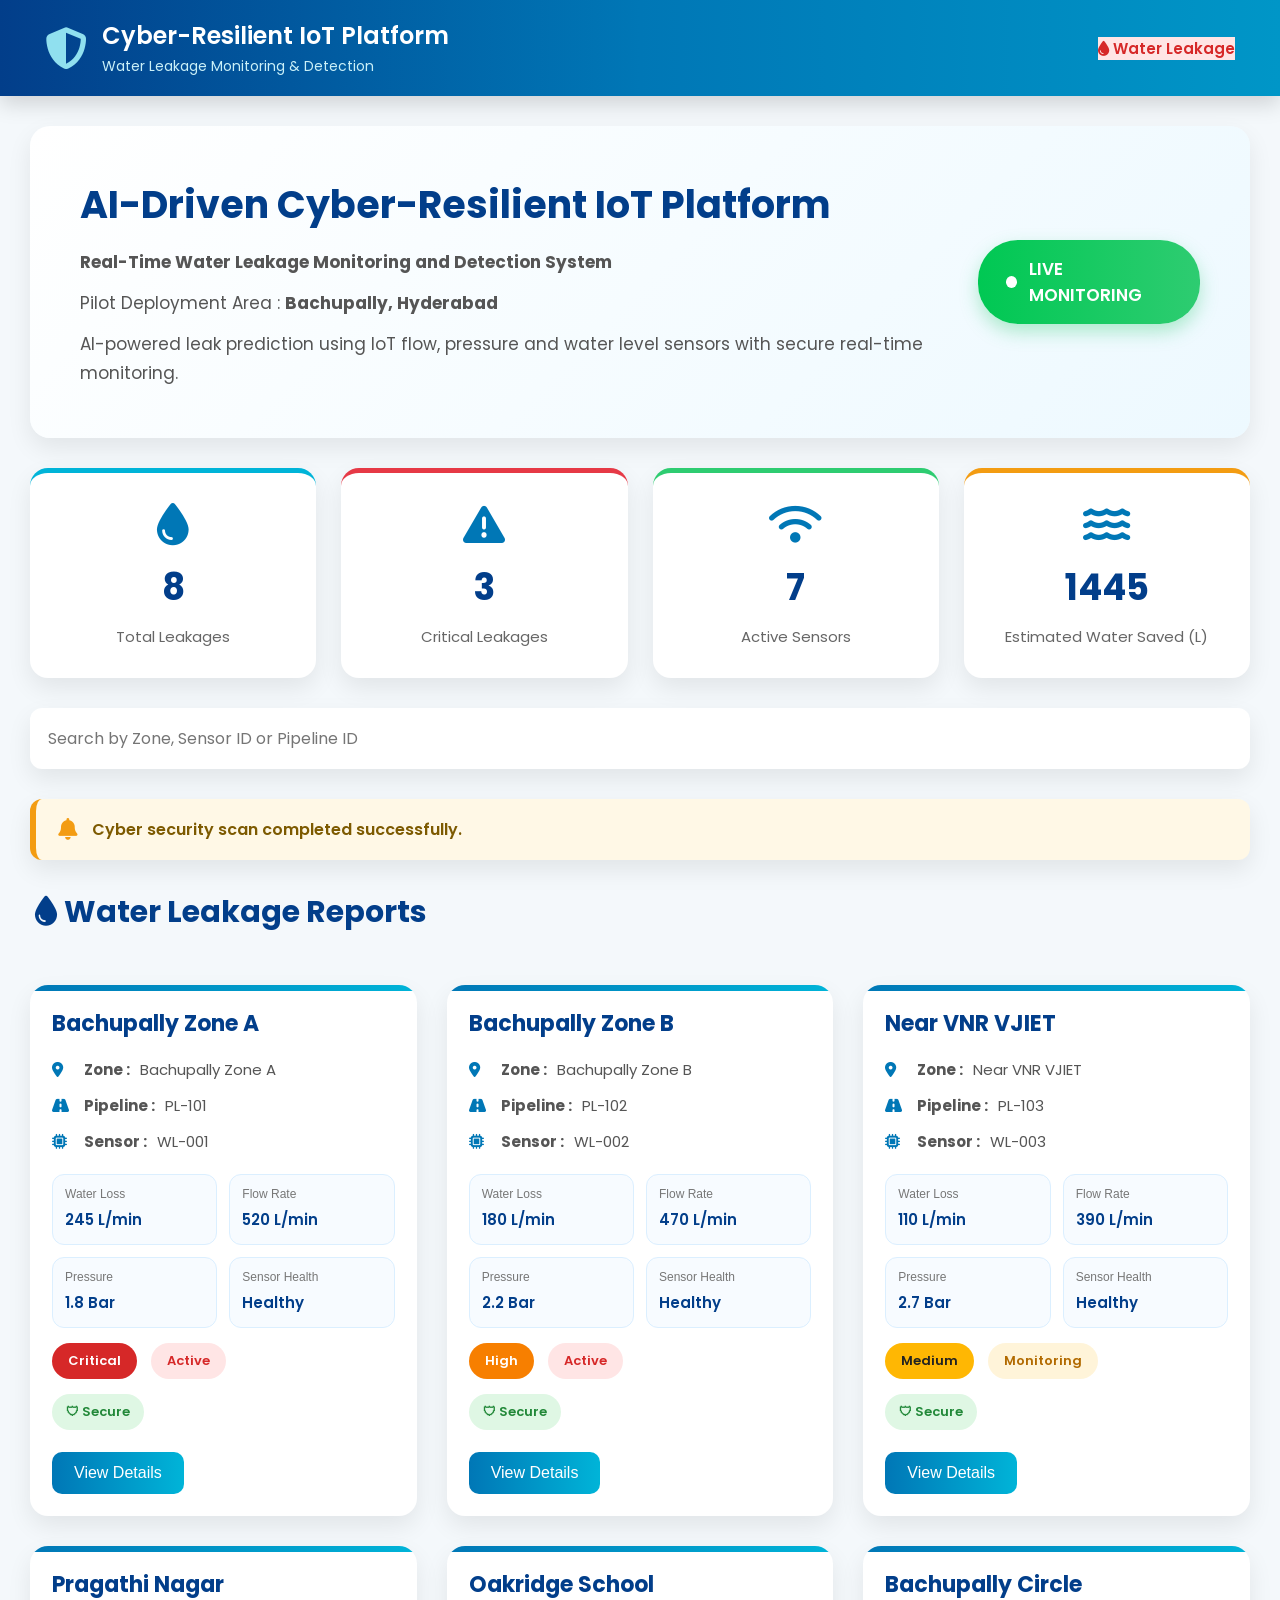
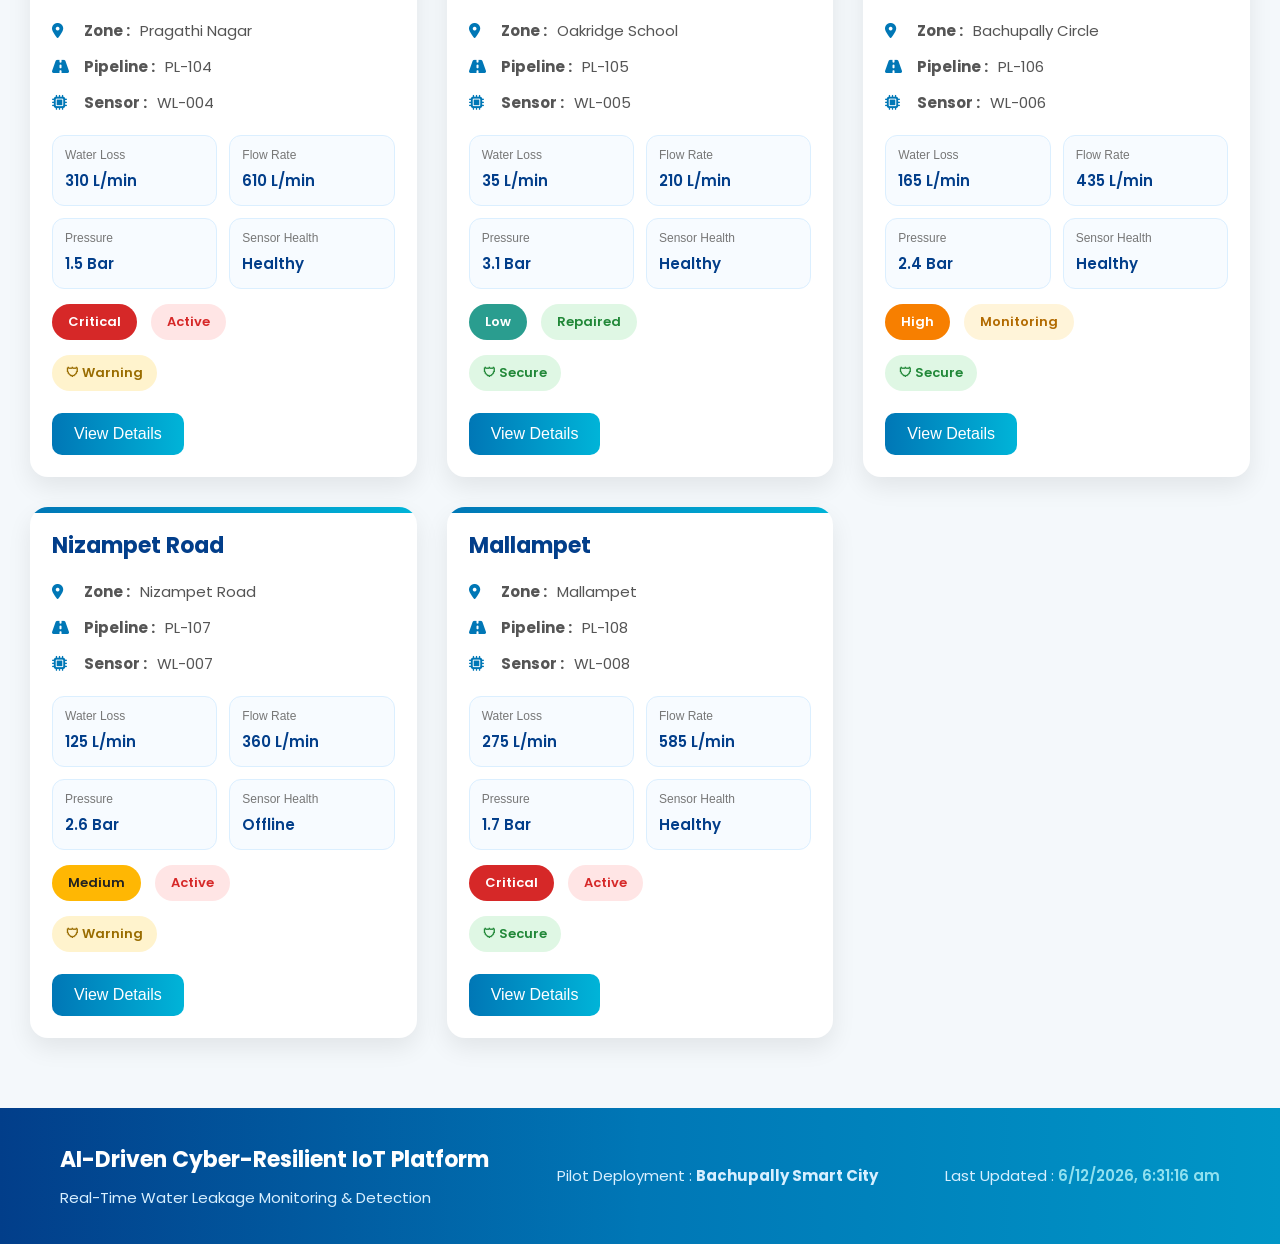
==== commit a2df0489: "Made minor changes" ====
--- a/index.html
+++ b/index.html
@@ -1,282 +1,121 @@
 <!DOCTYPE html>
 <html lang="en">
-
 <head>
-
     <meta charset="UTF-8">
-
-    <meta name="viewport"
-          content="width=device-width, initial-scale=1.0">
-
+    <meta name="viewport" content="width=device-width, initial-scale=1.0">
     <title>AI-Driven Cyber-Resilient IoT Platform</title>
-
-    <link rel="stylesheet"
-          href="assets/css/style.css">
-
-    <link rel="stylesheet"
-          href="https://cdnjs.cloudflare.com/ajax/libs/font-awesome/6.6.0/css/all.min.css">
-
+    <link rel="stylesheet" href="assets/css/style.css">
+    <link rel="stylesheet" href="https://cdnjs.cloudflare.com/ajax/libs/font-awesome/6.6.0/css/all.min.css">
 </head>
-
 <body>
-
     <nav class="navbar">
-
         <div class="logo">
-
             <i class="fa-solid fa-shield-halved"></i>
-
             <div>
-
                 <h2>Cyber-Resilient IoT Platform</h2>
-
                 <small>Water Leakage Monitoring & Detection</small>
-
             </div>
-
         </div>
-
         <ul>
-
             <li class="active">
-
                 <i class="fa-solid fa-droplet"></i>
-
                 Water Leakage
-
             </li>
-
-            <li>
-
-                <i class="fa-solid fa-microchip"></i>
-
-                IoT Sensors
-
-            </li>
-
-            <li>
-
-                <i class="fa-solid fa-brain"></i>
-
-                AI Analytics
-
-            </li>
-
-            <li>
-
-                <i class="fa-solid fa-shield-virus"></i>
-
-                Cyber Security
-
-            </li>
-
-            <li>
-
-                <i class="fa-solid fa-location-dot"></i>
-
-                Smart City
-
-            </li>
-
         </ul>
-
     </nav>
-
     <section class="hero">
-
         <div>
-
             <h1>
-
                 AI-Driven Cyber-Resilient IoT Platform
-
             </h1>
-
             <p>
-
                 <strong>Real-Time Water Leakage Monitoring and Detection System</strong>
-
             </p>
-
             <p>
-
                 Pilot Deployment Area :
                 <strong>Bachupally, Hyderabad</strong>
-
             </p>
-
             <p>
-
-                AI-powered leak prediction using IoT flow, pressure and water level sensors with secure real-time monitoring.
-
+                AI-powered leak prediction using IoT flow, pressure and water level sensors with secure real-time
+                monitoring.
             </p>
-
         </div>
-
         <div class="live-box">
-
             <span class="live-dot"></span>
-
             LIVE MONITORING
-
         </div>
-
     </section>
-
     <section class="stats">
-
         <div class="card">
-
             <i class="fa-solid fa-droplet"></i>
-
             <h2 id="totalReports">0</h2>
-
             <p>Total Leakages</p>
-
         </div>
-
         <div class="card">
-
             <i class="fa-solid fa-triangle-exclamation"></i>
-
             <h2 id="criticalReports">0</h2>
-
             <p>Critical Leakages</p>
-
         </div>
-
         <div class="card">
-
             <i class="fa-solid fa-wifi"></i>
-
             <h2 id="activeSensors">0</h2>
-
             <p>Active Sensors</p>
-
         </div>
-
         <div class="card">
-
             <i class="fa-solid fa-water"></i>
-
             <h2 id="waterSaved">0</h2>
-
             <p>Estimated Water Saved (L)</p>
-
         </div>
-
     </section>
-
     <section class="search-section">
-
-        <input
-            type="text"
-            id="searchInput"
-            placeholder="Search by Zone, Sensor ID or Pipeline ID">
-
+        <input type="text" id="searchInput" placeholder="Search by Zone, Sensor ID or Pipeline ID">
     </section>
-
     <section class="alert-box">
-
         <i class="fa-solid fa-bell"></i>
-
         <span id="liveAlert">
-
             AI is continuously monitoring smart water pipelines...
-
         </span>
-
     </section>
-
     <section class="heading">
-
         <h2>
-
             <i class="fa-solid fa-droplet"></i>
-
             Water Leakage Reports
-
         </h2>
-
     </section>
-
-    <section
-        class="report-grid"
-        id="reportContainer">
-
+    <section class="report-grid" id="reportContainer">
     </section>
-
-    <div
-        id="hoverCard"
-        class="hover-card">
-
-        <img
-            id="hoverImage"
-            src=""
-            alt="Leakage">
-
+    <div id="hoverCard" class="hover-card">
+        <img id="hoverImage" src="" alt="Leakage">
         <h3 id="hoverLocation"></h3>
-
         <p id="hoverSeverity"></p>
-
         <p id="hoverStatus"></p>
-
         <p id="hoverDescription"></p>
-
     </div>
-
     <footer>
-
         <div>
-
             <h3>
-
                 AI-Driven Cyber-Resilient IoT Platform
-
             </h3>
-
             <p>
-
                 Real-Time Water Leakage Monitoring & Detection
-
             </p>
-
         </div>
-
         <div>
-
             <p>
-
                 Pilot Deployment :
-
                 <strong>Bachupally Smart City</strong>
-
             </p>
-
         </div>
-
         <div>
-
             <p>
-
                 Last Updated :
-
                 <span id="lastUpdated">
-
                     --
-
                 </span>
-
             </p>
-
         </div>
-
     </footer>
-
     <script src="data/reports.js"></script>
-
     <script src="assets/js/script.js"></script>
-
 </body>
-
 </html>
--- a/assets/css/style.css
+++ b/assets/css/style.css
@@ -1,683 +1,657 @@
 @import url('https://fonts.googleapis.com/css2?family=Poppins:wght@300;400;500;600;700&display=swap');
-
-*
-{
+:root {
+    --primary: #0077b6;
+    --secondary: #00b4d8;
+    --dark: #023e8a;
+    --success: #2ecc71;
+    --warning: #f39c12;
+    --danger: #e63946;
+    --light: #f4f8fb;
+    --white: #ffffff;
+    --text: #2b2d42;
+    --shadow: 0 10px 25px rgba(0, 0, 0, .08);
+}
+* {
     margin: 0;
     padding: 0;
     box-sizing: border-box;
     font-family: "Poppins", sans-serif;
 }
-
-body
-{
-    background: #edf3f9;
-    color: #222;
-}
-
-a
-{
+html {
+    scroll-behavior: smooth;
+}
+body {
+    background: var(--light);
+    color: var(--text);
+}
+img {
+    width: 100%;
+    display: block;
+}
+a {
     text-decoration: none;
 }
-
-img
-{
+.hidden {
+    display: none;
+}
+.show {
     display: block;
+}
+.text-center {
+    text-align: center;
+}
+.navbar {
     width: 100%;
-}
-
-.navbar
-{
-    width: 100%;
-    background: #0d47a1;
+    background: linear-gradient(90deg, #023e8a, #0077b6, #0096c7);
     color: white;
     display: flex;
     justify-content: space-between;
     align-items: center;
-    padding: 18px 50px;
+    padding: 18px 45px;
     position: sticky;
     top: 0;
-    z-index: 1000;
-    box-shadow: 0 5px 15px rgba(0,0,0,.15);
-}
-
-.logo
-{
+    z-index: 999;
+    box-shadow: 0 8px 20px rgba(0, 0, 0, .15);
+}
+.logo {
     display: flex;
     align-items: center;
     gap: 15px;
 }
-
-.logo i
-{
-    font-size: 38px;
-    color: #00e5ff;
-}
-
-.logo h2
-{
+.logo i {
+    font-size: 42px;
+    color: #90e0ef;
+}
+.logo h2 {
     font-size: 24px;
-}
-
-.logo small
-{
-    color: #c8dfff;
-}
-
-.navbar ul
-{
-    display: flex;
+    font-weight: 600;
+}
+.logo small {
+    color: #caf0f8;
+    font-size: 14px;
+}
+.navbar ul {
     list-style: none;
-    gap: 30px;
-}
-
-.navbar li
-{
+    display: flex;
+    gap: 28px;
+}
+.navbar li {
     cursor: pointer;
     transition: .3s;
     font-size: 15px;
 }
-
-.navbar li:hover
-{
-    color: #00e5ff;
-}
-
-.active
-{
-    color: #00e5ff;
-    font-weight: 600;
-}
-
-.hero
-{
+.navbar li:hover {
+    color: #90e0ef;
+}
+.active {
+    color: #90e0ef;
+    font-weight: 600;
+}
+.hero {
     margin: 30px;
-    background: white;
+    background: linear-gradient(135deg, #ffffff, #edf9ff);
     border-radius: 20px;
-    padding: 45px;
+    padding: 50px;
     display: flex;
     justify-content: space-between;
     align-items: center;
-    box-shadow: 0 8px 20px rgba(0,0,0,.08);
-}
-
-.hero h1
-{
-    font-size: 36px;
-    color: #0d47a1;
-    margin-bottom: 10px;
-}
-
-.hero p
-{
+    box-shadow: var(--shadow);
+}
+.hero h1 {
+    color: var(--dark);
+    font-size: 38px;
+    margin-bottom: 15px;
+}
+.hero p {
     color: #555;
-    margin-top: 10px;
+    margin-top: 12px;
+    line-height: 1.7;
     font-size: 17px;
 }
-
-.live-box
-{
-    background: #00c853;
+.live-box {
+    background: linear-gradient(90deg, #00c853, #2ecc71);
     color: white;
-    padding: 15px 30px;
+    padding: 16px 28px;
     border-radius: 40px;
     display: flex;
     align-items: center;
     gap: 12px;
     font-weight: 600;
-    font-size: 18px;
-}
-
-.live-dot
-{
+    font-size: 17px;
+    box-shadow: 0 8px 18px rgba(46, 204, 113, .35);
+}
+.live-dot {
     width: 12px;
     height: 12px;
     border-radius: 50%;
     background: white;
     animation: blink 1s infinite;
 }
-
-@keyframes blink
-{
-    50%
-    {
-        opacity: .2;
-    }
-}
-
-.stats
-{
+@keyframes blink {
+    50% {
+        opacity: .25;
+    }
+}
+.stats {
     display: grid;
-    grid-template-columns: repeat(4,1fr);
+    grid-template-columns: repeat(4, 1fr);
     gap: 25px;
     padding: 0 30px;
 }
-
-.card
-{
+.card {
     background: white;
     border-radius: 18px;
     padding: 30px;
     text-align: center;
-    transition: .3s;
-    box-shadow: 0 8px 18px rgba(0,0,0,.08);
-}
-
-.card:hover
-{
+    transition: .35s;
+    box-shadow: var(--shadow);
+    border-top: 5px solid var(--primary);
+}
+.card:hover {
     transform: translateY(-8px);
-    box-shadow: 0 15px 30px rgba(0,0,0,.15);
-}
-
-.card i
-{
+}
+.card:nth-child(1) {
+    border-color: #00b4d8;
+}
+.card:nth-child(2) {
+    border-color: #e63946;
+}
+.card:nth-child(3) {
+    border-color: #2ecc71;
+}
+.card:nth-child(4) {
+    border-color: #f39c12;
+}
+.card i {
     font-size: 42px;
-    color: #1565c0;
+    color: var(--primary);
     margin-bottom: 15px;
 }
-
-.card h2
-{
-    font-size: 38px;
-    color: #0d47a1;
-}
-
-.card p
-{
+.card h2 {
+    color: var(--dark);
+    font-size: 36px;
+}
+.card p {
     margin-top: 10px;
     color: #666;
-}
-
-.search-section
-{
+    font-size: 15px;
+}
+.search-section {
     padding: 30px;
 }
-
-.search-section input
-{
+.search-section input {
     width: 100%;
-    padding: 18px;
     border: none;
     outline: none;
+    padding: 18px;
     border-radius: 12px;
     background: white;
-    box-shadow: 0 5px 15px rgba(0,0,0,.08);
+    box-shadow: var(--shadow);
     font-size: 16px;
 }
-
-.search-section input:focus
-{
-    border: 2px solid #1565c0;
-}
-
-.alert-box
-{
+.search-section input:focus {
+    border: 2px solid var(--secondary);
+}
+.alert-box {
     margin: 0 30px 30px;
-    padding: 18px;
-    background: #fff3cd;
-    border-left: 6px solid orange;
-    border-radius: 10px;
+    padding: 18px 22px;
+    background: #fff8e6;
+    border-left: 6px solid var(--warning);
+    border-radius: 12px;
     display: flex;
     align-items: center;
     gap: 15px;
-    color: #856404;
-    font-weight: 600;
-}
-
-.alert-box i
-{
-    color: orange;
+    color: #7d5a00;
+    font-weight: 600;
+    box-shadow: var(--shadow);
+}
+.alert-box i {
+    color: var(--warning);
     font-size: 22px;
 }
-
-.heading
-{
+.heading {
     padding: 0 35px;
 }
-
-.heading h2
-{
-    color: #0d47a1;
+.heading h2 {
+    color: var(--dark);
+    font-size: 30px;
     margin-bottom: 20px;
-    font-size: 30px;
-}
-
-.report-grid
-{
+}
+.report-grid {
     display: grid;
-    grid-template-columns: repeat(auto-fit,minmax(340px,1fr));
+    grid-template-columns: repeat(auto-fit, minmax(360px, 1fr));
     gap: 30px;
     padding: 30px;
 }
-.report-card
-{
-    background: #ffffff;
+.report-card {
+    background: var(--white);
     border-radius: 18px;
     overflow: hidden;
-    box-shadow: 0 8px 20px rgba(0, 0, 0, 0.08);
-    transition: 0.3s;
+    box-shadow: var(--shadow);
+    transition: .35s;
+    position: relative;
     cursor: pointer;
-    position: relative;
-}
-
-.report-card:hover
-{
+}
+.report-card:hover {
     transform: translateY(-8px);
-    box-shadow: 0 15px 35px rgba(0, 0, 0, 0.18);
-}
-
-.report-card::before
-{
+    box-shadow: 0 18px 35px rgba(0, 0, 0, .18);
+}
+.report-card::before {
     content: "";
     position: absolute;
+    left: 0;
     top: 0;
-    left: 0;
     width: 100%;
-    height: 5px;
-    background: #1565c0;
-}
-
-.report-card:hover::before
-{
-    background: #00c853;
-}
-
-.report-card img
-{
-    width: 100%;
+    height: 6px;
+    background: linear-gradient(90deg, var(--primary), var(--secondary));
+}
+.report-card img {
     height: 230px;
     object-fit: cover;
-    transition: 0.4s;
-}
-
-.report-card:hover img
-{
+    transition: .4s;
+}
+.report-card:hover img {
     transform: scale(1.05);
 }
-
-.compare-images
-{
+.report-content {
+    padding: 22px;
+}
+.report-content h3 {
+    color: var(--dark);
+    font-size: 22px;
+    margin-bottom: 18px;
+}
+.report-content p {
+    display: flex;
+    align-items: center;
+    gap: 10px;
+    color: #555;
+    margin-bottom: 12px;
+    font-size: 15px;
+    line-height: 1.6;
+}
+.report-content p i {
+    width: 22px;
+    color: var(--primary);
+}
+.info-grid {
     display: grid;
-    grid-template-columns: 1fr 1fr;
-    gap: 2px;
-    background: #ddd;
-}
-
-.compare-images img
-{
+    grid-template-columns: repeat(2, 1fr);
+    gap: 12px;
+    margin-top: 20px;
+}
+.info-box {
+    background: #f7fbff;
+    border: 1px solid #dbefff;
+    border-radius: 12px;
+    padding: 12px;
+}
+.info-box h5 {
+    color: #777;
+    font-size: 12px;
+    font-weight: 500;
+    margin-bottom: 6px;
+}
+.info-box span {
+    font-size: 15px;
+    font-weight: 600;
+    color: var(--dark);
+}
+.ai-box {
+    margin-top: 20px;
+}
+.ai-box h4 {
+    font-size: 14px;
+    margin-bottom: 10px;
+    color: #444;
+}
+.progress {
     width: 100%;
-    height: 220px;
-    object-fit: cover;
-}
-
-.compare-labels
-{
-    display: flex;
-    justify-content: space-between;
-    background: #f4f6f9;
-    padding: 8px 15px;
+    height: 12px;
+    background: #ddeef8;
+    border-radius: 30px;
+    overflow: hidden;
+}
+.progress-bar {
+    height: 100%;
+    background: linear-gradient(90deg, #00c853, #00b4d8);
+    border-radius: 30px;
+    transition: width .6s ease;
+}
+.progress-text {
+    margin-top: 8px;
     font-size: 13px;
-    font-weight: 600;
     color: #555;
-}
-
-.report-content
-{
-    padding: 20px;
-}
-
-.report-content h3
-{
-    color: #0d47a1;
-    margin-bottom: 15px;
-    font-size: 22px;
-}
-
-.report-content p
-{
-    color: #555;
-    margin-bottom: 10px;
-    line-height: 1.6;
-    font-size: 15px;
-}
-
-.report-content i
-{
-    color: #1565c0;
-    margin-right: 8px;
-}
-
-.badge
-{
+    font-weight: 600;
+}
+.badge {
     display: inline-block;
-    margin-top: 10px;
-    padding: 7px 15px;
+    padding: 8px 16px;
     border-radius: 30px;
     color: white;
     font-size: 13px;
     font-weight: 600;
-}
-
-.critical
-{
-    background: #d32f2f;
-}
-
-.high
-{
-    background: #ef6c00;
-}
-
-.medium
-{
-    background: #fbc02d;
+    margin-top: 15px;
+}
+.critical {
+    background: #d62828;
+}
+.high {
+    background: #f77f00;
+}
+.medium {
+    background: #ffb703;
     color: #222;
 }
-
-.low
-{
-    background: #43a047;
-}
-
-.status
-{
+.low {
+    background: #2a9d8f;
+}
+.status {
     display: inline-block;
-    margin-left: 10px;
-    padding: 7px 15px;
+    padding: 8px 16px;
     border-radius: 30px;
     font-size: 13px;
     font-weight: 600;
-}
-
-.pending
-{
-    background: #ffebee;
-    color: #d32f2f;
-}
-
-.resolved
-{
-    background: #e8f5e9;
-    color: #2e7d32;
-}
-
-.view-btn
-{
+    margin-left: 10px;
+}
+.active {
+    background: #ffe5e5;
+    color: #d62828;
+}
+.monitoring {
+    background: #fff4d9;
+    color: #b26a00;
+}
+.repaired {
+    background: #dff7e4;
+    color: #218838;
+}
+.cyber {
     display: inline-block;
-    margin-top: 20px;
-    background: #1565c0;
+    margin-top: 15px;
+    padding: 8px 14px;
+    border-radius: 30px;
+    font-size: 13px;
+    font-weight: 600;
+}
+.secure {
+    background: #dff7e4;
+    color: #218838;
+}
+.warning {
+    background: #fff3cd;
+    color: #996c00;
+}
+.threat {
+    background: #ffd6d6;
+    color: #c1121f;
+}
+.sensor-health {
+    display: inline-block;
+    margin-top: 12px;
+    padding: 8px 14px;
+    border-radius: 30px;
+    font-size: 13px;
+    font-weight: 600;
+}
+.healthy {
+    background: #dff7e4;
+    color: #218838;
+}
+.offline {
+    background: #ececec;
+    color: #666;
+}
+.faulty {
+    background: #ffd8d8;
+    color: #c1121f;
+}
+.view-btn {
+    display: inline-block;
+    margin-top: 22px;
+    padding: 12px 22px;
+    background: linear-gradient(90deg, var(--primary), var(--secondary));
     color: white;
-    padding: 12px 22px;
-    border-radius: 8px;
-    transition: 0.3s;
-}
-
-.view-btn:hover
-{
-    background: #0d47a1;
-}
-
-.hover-card
-{
+    border-radius: 10px;
+    transition: .3s;
+    font-weight: 500;
+}
+.view-btn:hover {
+    transform: translateY(-2px);
+    box-shadow: 0 10px 20px rgba(0, 119, 182, .25);
+}
+.hover-card {
     position: fixed;
-    width: 320px;
+    width: 330px;
     background: white;
-    border-radius: 15px;
-    box-shadow: 0 15px 35px rgba(0,0,0,.25);
-    padding: 15px;
+    border-radius: 16px;
+    padding: 18px;
     display: none;
     pointer-events: none;
     z-index: 9999;
-}
-
-.hover-card img
-{
-    width: 100%;
+    box-shadow: 0 18px 40px rgba(0, 0, 0, .25);
+}
+.hover-card img {
     height: 180px;
     object-fit: cover;
-    border-radius: 10px;
+    border-radius: 12px;
     margin-bottom: 15px;
 }
-
-.hover-card h3
-{
-    color: #1565c0;
+.hover-card h3 {
+    color: var(--dark);
+    margin-bottom: 12px;
+}
+.hover-card p {
     margin-bottom: 10px;
-}
-
-.hover-card p
-{
-    margin-bottom: 8px;
     color: #555;
     font-size: 14px;
-    line-height: 1.5;
-}
-
-.fade
-{
-    animation: fadeIn 0.5s ease;
-}
-
-@keyframes fadeIn
-{
-    from
-    {
+    line-height: 1.6;
+}
+.empty {
+    grid-column: 1/-1;
+    text-align: center;
+    font-size: 24px;
+    color: #777;
+    padding: 60px;
+}
+.fade {
+    animation: fadeIn .6s ease;
+}
+@keyframes fadeIn {
+    from {
         opacity: 0;
-        transform: translateY(15px);
-    }
-
-    to
-    {
+        transform: translateY(20px);
+    }
+    to {
         opacity: 1;
         transform: translateY(0);
     }
 }
-
-.empty
-{
-    grid-column: 1 / -1;
-    text-align: center;
-    padding: 50px;
+footer {
+    margin-top: 40px;
+    background: linear-gradient(90deg, #023e8a, #0077b6, #0096c7);
+    color: white;
+    display: flex;
+    justify-content: space-between;
+    align-items: center;
+    flex-wrap: wrap;
+    gap: 25px;
+    padding: 35px 60px;
+}
+footer h3 {
     font-size: 22px;
-    color: #666;
-}
-footer
-{
-    margin-top: 30px;
-    background: #0d47a1;
-    color: white;
-    display: flex;
-    justify-content: space-between;
-    align-items: center;
-    flex-wrap: wrap;
-    gap: 20px;
-    padding: 35px 60px;
-}
-
-footer h3
-{
-    font-size: 22px;
-    margin-bottom: 8px;
-}
-
-footer p
-{
-    color: #d9e6ff;
+    margin-bottom: 10px;
+}
+footer p {
+    color: #d7efff;
     font-size: 15px;
 }
-
-#lastUpdated
-{
-    color: #00e5ff;
-    font-weight: 600;
-}
-
-html
-{
-    scroll-behavior: smooth;
-}
-
-body::-webkit-scrollbar
-{
+#lastUpdated {
+    color: #90e0ef;
+    font-weight: 600;
+}
+body::-webkit-scrollbar {
     width: 10px;
 }
-
-body::-webkit-scrollbar-track
-{
-    background: #e9eef5;
-}
-
-body::-webkit-scrollbar-thumb
-{
-    background: #1565c0;
-    border-radius: 20px;
-}
-
-body::-webkit-scrollbar-thumb:hover
-{
-    background: #0d47a1;
-}
-
-.hidden
-{
-    display: none;
-}
-
-.show
-{
-    display: block;
-}
-
-.text-center
-{
-    text-align: center;
-}
-
-@media (max-width: 1200px)
-{
-    .stats
-    {
+body::-webkit-scrollbar-track {
+    background: #edf6fb;
+}
+body::-webkit-scrollbar-thumb {
+    background: #0077b6;
+    border-radius: 30px;
+}
+body::-webkit-scrollbar-thumb:hover {
+    background: #023e8a;
+}
+@media(max-width:1200px) {
+    .navbar {
+        padding: 18px 25px;
+    }
+    .navbar ul {
+        gap: 18px;
+        flex-wrap: wrap;
+        justify-content: center;
+    }
+    .hero {
+        flex-direction: column;
+        gap: 30px;
+        text-align: center;
+    }
+    .stats {
         grid-template-columns: repeat(2, 1fr);
     }
-
-    .hero
-    {
+    .report-grid {
+        grid-template-columns: repeat(2, 1fr);
+    }
+}
+@media(max-width:768px) {
+    .navbar {
         flex-direction: column;
         text-align: center;
-        gap: 30px;
-    }
-
-    .navbar
-    {
-        padding: 18px 25px;
-    }
-
-    .navbar ul
-    {
-        gap: 18px;
-    }
-}
-
-@media (max-width: 768px)
-{
-    .navbar
-    {
-        flex-direction: column;
         gap: 20px;
-        text-align: center;
-    }
-
-    .navbar ul
-    {
+        padding: 20px;
+    }
+    .navbar ul {
+        justify-content: center;
         flex-wrap: wrap;
-        justify-content: center;
-    }
-
-    .hero
-    {
+        gap: 15px;
+    }
+    .hero {
         margin: 20px;
         padding: 30px 20px;
     }
-
-    .hero h1
-    {
-        font-size: 28px;
-    }
-
-    .stats
-    {
+    .hero h1 {
+        font-size: 30px;
+    }
+    .hero p {
+        font-size: 15px;
+    }
+    .live-box {
+        width: 100%;
+        justify-content: center;
+    }
+    .stats {
         grid-template-columns: 1fr;
         padding: 20px;
     }
-
-    .search-section
-    {
+    .search-section {
         padding: 20px;
     }
-
-    .heading
-    {
+    .heading {
         padding: 0 20px;
     }
-
-    .report-grid
-    {
+    .heading h2 {
+        font-size: 26px;
+    }
+    .report-grid {
         grid-template-columns: 1fr;
         padding: 20px;
     }
-
-    .compare-images
-    {
+    .report-card img {
+        height: 210px;
+    }
+    .info-grid {
         grid-template-columns: 1fr;
     }
-
-    .compare-images img
-    {
-        height: 200px;
-    }
-
-    .hover-card
-    {
+    .hover-card {
         display: none !important;
     }
-
-    footer
-    {
+    footer {
         flex-direction: column;
         text-align: center;
         padding: 30px 20px;
     }
 }
-
-@media (max-width: 480px)
-{
-    .hero h1
-    {
-        font-size: 22px;
-    }
-
-    .card h2
-    {
+@media(max-width:480px) {
+    .logo h2 {
+        font-size: 20px;
+    }
+    .logo small {
+        font-size: 12px;
+    }
+    .hero h1 {
+        font-size: 24px;
+    }
+    .card {
+        padding: 25px;
+    }
+    .card h2 {
         font-size: 30px;
     }
-
-    .card i
-    {
+    .card i {
         font-size: 34px;
     }
-
-    .report-card img
-    {
-        height: 180px;
-    }
-
-    .report-content h3
-    {
+    .report-content {
+        padding: 18px;
+    }
+    .report-content h3 {
         font-size: 20px;
     }
-
-    .view-btn
-    {
+    .report-content p {
+        font-size: 14px;
+    }
+    .view-btn {
         width: 100%;
         text-align: center;
     }
+}
+.mt-10 {
+    margin-top: 10px;
+}
+.mt-20 {
+    margin-top: 20px;
+}
+.mt-30 {
+    margin-top: 30px;
+}
+.mb-10 {
+    margin-bottom: 10px;
+}
+.mb-20 {
+    margin-bottom: 20px;
+}
+.mb-30 {
+    margin-bottom: 30px;
+}
+.shadow {
+    box-shadow: var(--shadow);
+}
+.rounded {
+    border-radius: 15px;
+}
+.flex {
+    display: flex;
+}
+.flex-between {
+    display: flex;
+    justify-content: space-between;
+    align-items: center;
+}
+.flex-center {
+    display: flex;
+    justify-content: center;
+    align-items: center;
+}
+.w-100 {
+    width: 100%;
 }
